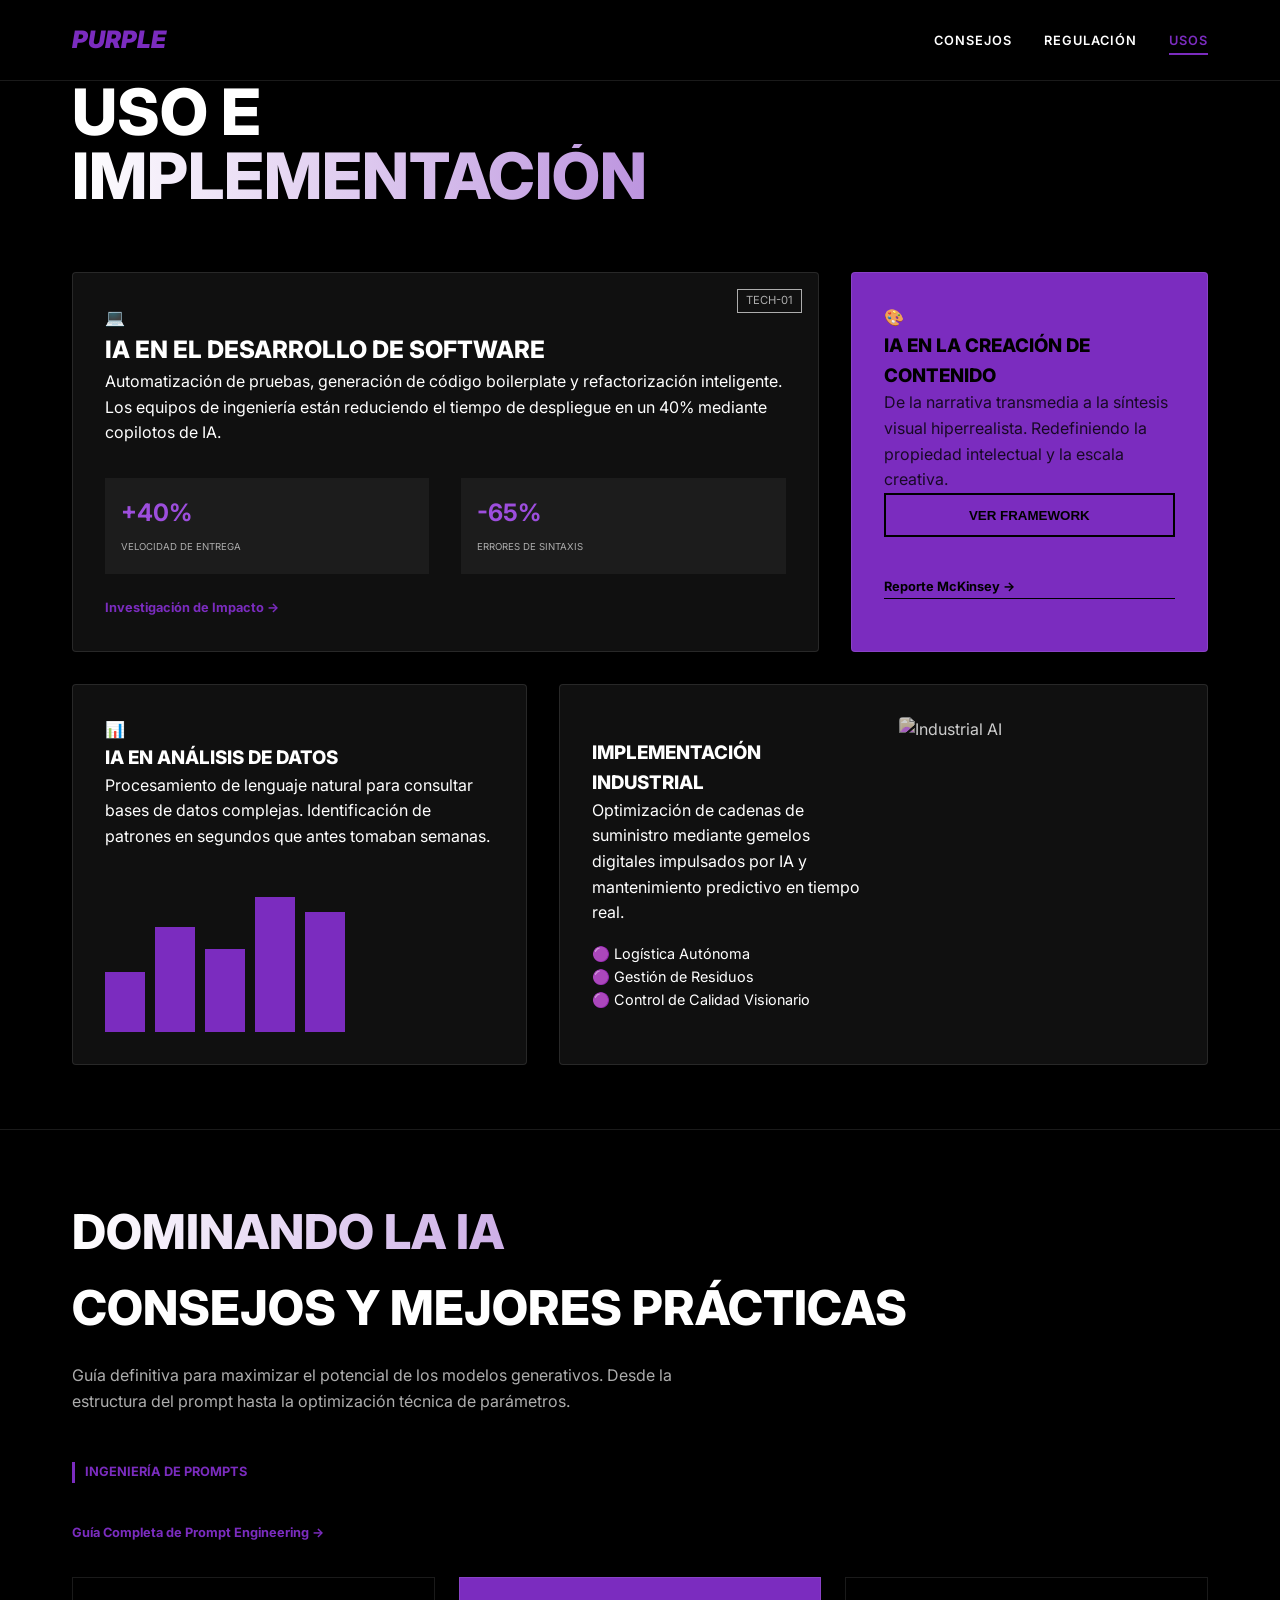
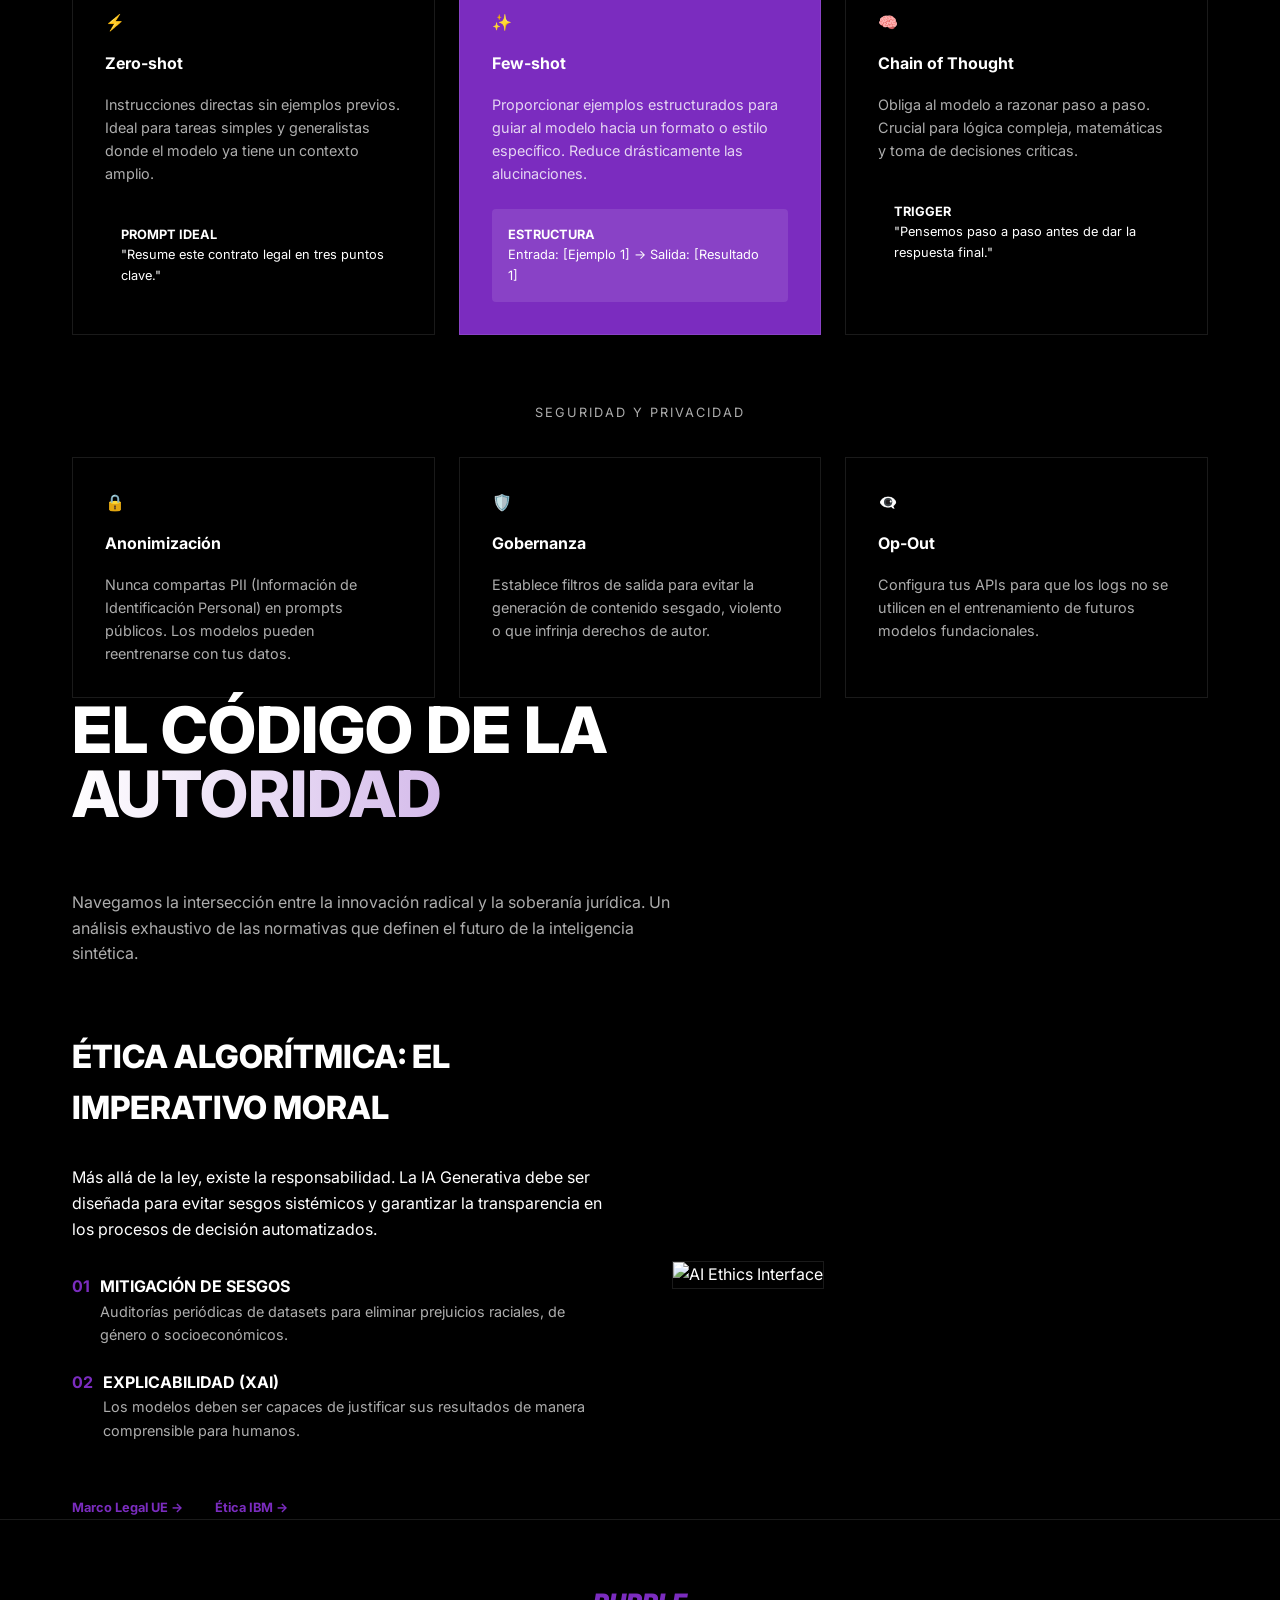
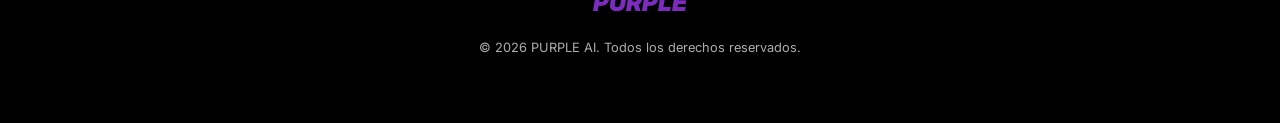
==== index.html @ 60ac50d5 "Changing structure to deploy" ====
<!doctype html>
<html lang="es">
  <head>
    <meta charset="UTF-8" />
    <meta name="viewport" content="width=device-width, initial-scale=1.0" />
    <title>PURPLE | Futuro e Implementación de la IA</title>
    <link rel="stylesheet" href="./purple_ai/style.css" />
    <link
      href="https://fonts.googleapis.com/css2?family=Inter:wght@400;600;800;900&display=swap"
      rel="stylesheet"
    />
  </head>
  <body>
    <header>
      <div class="container">
        <div class="logo">PURPLE</div>
        <nav>
          <ul>
            <li><a href="#consejos">CONSEJOS</a></li>
            <li><a href="#regulacion">REGULACIÓN</a></li>
            <li><a href="#usos" class="active">USOS</a></li>
          </ul>
        </nav>
      </div>
    </header>

    <main>
      <!-- Sección 1: Uso e Implementación -->
      <section id="usos" class="container">
        <h1 class="hero-title">
          <span>USO E</span>
          <span class="gradient-text">IMPLEMENTACIÓN</span>
        </h1>

        <div class="implementation-grid">
          <!-- Card Software -->
          <div class="card card-software">
            <div class="tag">TECH-01</div>
            <div class="icon">💻</div>
            <h2>IA EN EL DESARROLLO DE SOFTWARE</h2>
            <p>
              Automatización de pruebas, generación de código boilerplate y
              refactorización inteligente. Los equipos de ingeniería están
              reduciendo el tiempo de despliegue en un 40% mediante copilotos de
              IA.
            </p>

            <div class="metric-grid">
              <div class="metric">
                <span class="value">+40%</span>
                <span class="label">Velocidad de entrega</span>
              </div>
              <div class="metric">
                <span class="value">-65%</span>
                <span class="label">Errores de sintaxis</span>
              </div>
            </div>
            <a
              href="https://github.blog/2022-09-07-research-quantifying-github-copilots-impact-on-developer-productivity-and-happiness/"
              target="_blank"
              class="read-more"
              >Investigación de Impacto →</a
            >
          </div>

          <!-- Card Contenido -->
          <div class="card card-content">
            <div class="icon">🎨</div>
            <h3>IA EN LA CREACIÓN DE CONTENIDO</h3>
            <p>
              De la narrativa transmedia a la síntesis visual hiperrealista.
              Redefiniendo la propiedad intelectual y la escala creativa.
            </p>
            <div
              style="
                display: flex;
                flex-direction: column;
                gap: 1rem;
                margin-top: auto;
              "
            >
              <button class="btn">Ver Framework</button>
              <a
                href="https://www.mckinsey.com/capabilities/mckinsey-digital/our-insights/the-economic-potential-of-generative-ai-the-next-productivity-frontier"
                target="_blank"
                class="read-more"
                style="color: black; border-color: black"
                >Reporte McKinsey →</a
              >
            </div>
          </div>

          <!-- Card Datos -->
          <div class="card card-data">
            <div class="icon">📊</div>
            <h3>IA EN ANÁLISIS DE DATOS</h3>
            <p>
              Procesamiento de lenguaje natural para consultar bases de datos
              complejas. Identificación de patrones en segundos que antes
              tomaban semanas.
            </p>
            <div class="chart-container">
              <div class="bar" style="height: 40%"></div>
              <div class="bar" style="height: 70%"></div>
              <div class="bar" style="height: 55%"></div>
              <div class="bar" style="height: 90%"></div>
              <div class="bar" style="height: 80%"></div>
            </div>
          </div>

          <!-- Card Industrial -->
          <div
            class="card card-industrial"
            style="display: flex; gap: 2rem; align-items: center"
          >
            <div style="flex: 1">
              <h3>IMPLEMENTACIÓN INDUSTRIAL</h3>
              <p>
                Optimización de cadenas de suministro mediante gemelos digitales
                impulsados por IA y mantenimiento predictivo en tiempo real.
              </p>
              <ul style="list-style: none; margin-top: 1rem; font-size: 0.9rem">
                <li>🟣 Logística Autónoma</li>
                <li>🟣 Gestión de Residuos</li>
                <li>🟣 Control de Calidad Visionario</li>
              </ul>
            </div>
            <div
              style="
                flex: 1;
                border-radius: 4px;
                overflow: hidden;
                height: 100%;
              "
            >
              <img
                src="assets/industrial.png"
                alt="Industrial AI"
                style="
                  width: 100%;
                  height: 100%;
                  object-fit: cover;
                  filter: hue-rotate(180deg) brightness(0.8);
                "
              />
            </div>
          </div>
        </div>
      </section>

      <hr
        style="
          border: 0;
          border-top: 1px solid var(--glass-border);
          margin: 4rem 0;
        "
      />

      <!-- Sección 2: Consejos -->
      <section id="consejos" class="container">
        <div class="section-header">
          <h2 class="gradient-text" style="font-size: 3rem">DOMINANDO LA IA</h2>
          <h2 style="font-size: 3rem; margin-bottom: 1rem">
            CONSEJOS Y MEJORES PRÁCTICAS
          </h2>
          <p style="color: var(--text-gray); max-width: 600px">
            Guía definitiva para maximizar el potencial de los modelos
            generativos. Desde la estructura del prompt hasta la optimización
            técnica de parámetros.
          </p>
        </div>

        <span class="section-tag">INGENIERÍA DE PROMPTS</span>
        <div style="margin-bottom: 2rem">
          <a
            href="https://www.promptingguide.ai/techniques"
            target="_blank"
            class="read-more"
            >Guía Completa de Prompt Engineering →</a
          >
        </div>
        <div class="prompt-grid">
          <div class="prompt-card">
            <div class="icon">⚡</div>
            <h4>Zero-shot</h4>
            <p>
              Instrucciones directas sin ejemplos previos. Ideal para tareas
              simples y generalistas donde el modelo ya tiene un contexto
              amplio.
            </p>
            <div class="prompt-example">
              <strong>PROMPT IDEAL</strong><br />
              "Resume este contrato legal en tres puntos clave."
            </div>
          </div>

          <div class="prompt-card featured">
            <div class="icon">✨</div>
            <h4>Few-shot</h4>
            <p>
              Proporcionar ejemplos estructurados para guiar al modelo hacia un
              formato o estilo específico. Reduce drásticamente las
              alucinaciones.
            </p>
            <div
              class="prompt-example"
              style="background: rgba(255, 255, 255, 0.1)"
            >
              <strong>ESTRUCTURA</strong><br />
              Entrada: [Ejemplo 1] → Salida: [Resultado 1]
            </div>
          </div>

          <div class="prompt-card">
            <div class="icon">🧠</div>
            <h4>Chain of Thought</h4>
            <p>
              Obliga al modelo a razonar paso a paso. Crucial para lógica
              compleja, matemáticas y toma de decisiones críticas.
            </p>
            <div class="prompt-example">
              <strong>TRIGGER</strong><br />
              "Pensemos paso a paso antes de dar la respuesta final."
            </div>
          </div>
        </div>

        <div style="text-align: center; margin-top: 4rem">
          <span
            style="
              font-size: 0.8rem;
              letter-spacing: 2px;
              color: var(--text-gray);
            "
            >SEGURIDAD Y PRIVACIDAD</span
          >
        </div>

        <div class="prompt-grid" style="margin-top: 2rem">
          <div class="prompt-card">
            <div class="icon">🔒</div>
            <h4>Anonimización</h4>
            <p>
              Nunca compartas PII (Información de Identificación Personal) en
              prompts públicos. Los modelos pueden reentrenarse con tus datos.
            </p>
          </div>
          <div class="prompt-card">
            <div class="icon">🛡️</div>
            <h4>Gobernanza</h4>
            <p>
              Establece filtros de salida para evitar la generación de contenido
              sesgado, violento o que infrinja derechos de autor.
            </p>
          </div>
          <div class="prompt-card">
            <div class="icon">👁️‍🗨️</div>
            <h4>Op-Out</h4>
            <p>
              Configura tus APIs para que los logs no se utilicen en el
              entrenamiento de futuros modelos fundacionales.
            </p>
          </div>
        </div>
      </section>

      <!-- Sección 3: Regulación -->
      <section id="regulacion" class="container">
        <h2 class="hero-title">
          <span>EL CÓDIGO DE LA</span>
          <span class="gradient-text">AUTORIDAD</span>
        </h2>
        <p
          style="color: var(--text-gray); max-width: 600px; margin-bottom: 4rem"
        >
          Navegamos la intersección entre la innovación radical y la soberanía
          jurídica. Un análisis exhaustivo de las normativas que definen el
          futuro de la inteligencia sintética.
        </p>

        <div class="authority-content">
          <div class="authority-text">
            <h3 style="font-size: 2rem; margin-bottom: 2rem">
              ÉTICA ALGORÍTMICA: EL IMPERATIVO MORAL
            </h3>
            <p style="margin-bottom: 2rem">
              Más allá de la ley, existe la responsabilidad. La IA Generativa
              debe ser diseñada para evitar sesgos sistémicos y garantizar la
              transparencia en los procesos de decisión automatizados.
            </p>

            <div class="list-item">
              <div style="display: flex; align-items: flex-start">
                <span>01</span>
                <div>
                  <strong>MITIGACIÓN DE SESGOS</strong>
                  <p style="font-size: 0.9rem; color: var(--text-gray)">
                    Auditorías periódicas de datasets para eliminar prejuicios
                    raciales, de género o socioeconómicos.
                  </p>
                </div>
              </div>
            </div>

            <div class="list-item">
              <div style="display: flex; align-items: flex-start">
                <span>02</span>
                <div>
                  <strong>EXPLICABILIDAD (XAI)</strong>
                  <p style="font-size: 0.9rem; color: var(--text-gray)">
                    Los modelos deben ser capaces de justificar sus resultados
                    de manera comprensible para humanos.
                  </p>
                </div>
              </div>
            </div>

            <div style="margin-top: 2rem; display: flex; gap: 2rem">
              <a
                href="https://digital-strategy.ec.europa.eu/en/policies/regulatory-framework-ai"
                target="_blank"
                class="read-more"
                >Marco Legal UE →</a
              >
              <a
                href="https://www.ibm.com/impact/ai-ethics"
                target="_blank"
                class="read-more"
                >Ética IBM →</a
              >
            </div>
          </div>

          <div class="authority-image">
            <img src="assets/ethics.png" alt="AI Ethics Interface" />
          </div>
        </div>
      </section>
    </main>

    <footer
      style="
        padding: 4rem 0;
        border-top: 1px solid var(--glass-border);
        text-align: center;
      "
    >
      <div class="logo" style="margin-bottom: 1rem">PURPLE</div>
      <p style="font-size: 0.8rem; color: var(--text-gray)">
        © 2026 PURPLE AI. Todos los derechos reservados.
      </p>
    </footer>

    <script>
      // Simple active link handler
      const navLinks = document.querySelectorAll("nav ul li a");
      window.addEventListener("scroll", () => {
        let current = "";
        const sections = document.querySelectorAll("section");
        sections.forEach((section) => {
          const sectionTop = section.offsetTop;
          if (pageYOffset >= sectionTop - 100) {
            current = section.getAttribute("id");
          }
        });

        navLinks.forEach((link) => {
          link.classList.remove("active");
          if (link.getAttribute("href").includes(current)) {
            link.classList.add("active");
          }
        });
      });
    </script>
  </body>
</html>
---- purple_ai/style.css ----
/* CSS Reset and Variables */
:root {
    --bg-color: #000000;
    --primary-purple: #7B2CBF;
    --accent-purple: #9D4EDD;
    --text-white: #ffffff;
    --text-gray: #ADADAD;
    --card-bg: rgba(20, 20, 20, 0.8);
    --glass-border: rgba(255, 255, 255, 0.1);
    --font-main: 'Inter', -apple-system, BlinkMacSystemFont, 'Segoe UI', Roboto, Oxygen, Ubuntu, Cantarell, 'Open Sans', 'Helvetica Neue', sans-serif;
}

html {
    scroll-behavior: smooth;
    scroll-padding-top: 80px;
}

* {
    margin: 0;
    padding: 0;
    box-sizing: border-box;
}

body {
    background-color: var(--bg-color);
    color: var(--text-white);
    font-family: var(--font-main);
    line-height: 1.6;
    overflow-x: hidden;
    padding-top: 80px; /* Espacio para el header fijo */
}

/* Typography */
h1, h2, h3 {
    text-transform: uppercase;
    font-weight: 800;
}

.gradient-text {
    background: linear-gradient(90deg, var(--text-white) 0%, var(--primary-purple) 100%);
    -webkit-background-clip: text;
    -webkit-text-fill-color: transparent;
}

/* Layout */
.container {
    max-width: 1200px;
    margin: 0 auto;
    padding: 0 2rem;
}

section {
    padding: 80px 0;
}

.read-more {
    display: inline-block;
    color: var(--primary-purple);
    text-decoration: none;
    font-size: 0.8rem;
    font-weight: bold;
    margin-top: 1.5rem;
    border-bottom: 1px solid transparent;
    transition: all 0.3s ease;
}

.read-more:hover {
    border-bottom-color: var(--primary-purple);
    padding-left: 5px;
}

/* Header */
header {
    position: fixed;
    top: 0;
    width: 100%;
    z-index: 1000;
    background: rgba(0, 0, 0, 0.8);
    backdrop-filter: blur(10px);
    border-bottom: 1px solid var(--glass-border);
}

header .container {
    display: flex;
    justify-content: space-between;
    align-items: center;
    height: 80px;
}

.logo {
    font-size: 1.5rem;
    font-weight: 900;
    color: var(--primary-purple);
    font-style: italic;
}

nav ul {
    display: flex;
    list-style: none;
    gap: 2rem;
}

nav ul li a {
    text-decoration: none;
    color: var(--text-white);
    font-size: 0.8rem;
    font-weight: 600;
    letter-spacing: 1px;
    transition: color 0.3s;
}

nav ul li a:hover, nav ul li a.active {
    color: var(--primary-purple);
}

nav ul li a.active {
    border-bottom: 2px solid var(--primary-purple);
    padding-bottom: 5px;
}

/* Section 1: Uso e Implementación */
.hero-title {
    font-size: 4rem;
    line-height: 1;
    margin-bottom: 4rem;
}

.hero-title span {
    display: block;
}

.implementation-grid {
    display: grid;
    grid-template-columns: repeat(12, 1fr);
    gap: 2rem;
}

.card {
    background: var(--card-bg);
    border: 1px solid var(--glass-border);
    padding: 2rem;
    border-radius: 4px;
    position: relative;
    transition: transform 0.3s, border-color 0.3s;
}

.card:hover {
    transform: translateY(-5px);
    border-color: var(--primary-purple);
}

.card-software { grid-column: span 8; }
.card-content { grid-column: span 4; background: var(--primary-purple); color: var(--bg-color); }
.card-data { grid-column: span 5; }
.card-industrial { grid-column: span 7; }

.card-content .btn {
    margin-top: auto;
    border: 2px solid var(--bg-color);
    background: transparent;
    padding: 0.8rem 1.5rem;
    font-weight: bold;
    cursor: pointer;
    text-transform: uppercase;
}

.card-content h3 { color: var(--bg-color); }
.card-content p { color: rgba(0,0,0,0.8); }

.tag {
    position: absolute;
    top: 1rem;
    right: 1rem;
    font-size: 0.7rem;
    border: 1px solid var(--text-gray);
    padding: 2px 8px;
    color: var(--text-gray);
}

.metric-grid {
    display: flex;
    gap: 2rem;
    margin-top: 2rem;
}

.metric {
    background: rgba(255,255,255,0.05);
    padding: 1rem;
    flex: 1;
}

.metric .value {
    font-size: 1.5rem;
    font-weight: bold;
    color: var(--accent-purple);
    display: block;
}

.metric .label {
    font-size: 0.6rem;
    text-transform: uppercase;
    color: var(--text-gray);
}

/* Charts and visuals */
.chart-container {
    margin-top: 2rem;
    display: flex;
    align-items: flex-end;
    gap: 10px;
    height: 150px;
}

.bar {
    background: var(--primary-purple);
    width: 40px;
    transition: height 1s ease;
}

/* Section 2: Domina la IA */
.section-header {
    margin-bottom: 3rem;
}

.section-tag {
    color: var(--primary-purple);
    font-size: 0.8rem;
    font-weight: bold;
    margin-bottom: 1rem;
    display: block;
    border-left: 3px solid var(--primary-purple);
    padding-left: 10px;
}

.prompt-grid {
    display: grid;
    grid-template-columns: repeat(3, 1fr);
    gap: 1.5rem;
}

.prompt-card {
    border: 1px solid var(--glass-border);
    padding: 2rem;
}

.prompt-card.featured {
    background: var(--primary-purple);
}

.prompt-card h4 { margin: 1rem 0; }
.prompt-card p { font-size: 0.9rem; color: var(--text-gray); }
.prompt-card.featured p { color: rgba(255,255,255,0.8); }

.prompt-example {
    background: rgba(0,0,0,0.3);
    padding: 1rem;
    margin-top: 1.5rem;
    font-size: 0.8rem;
    border-radius: 4px;
}

/* Section 3: Authority */
.authority-content {
    display: flex;
    gap: 4rem;
    align-items: center;
}

.authority-text { flex: 1; }
.authority-image { flex: 1; }

.authority-image img {
    width: 100%;
    border: 1px solid var(--glass-border);
    filter: grayscale(0.5) contrast(1.2);
}

.list-item {
    margin-bottom: 1.5rem;
}

.list-item span {
    color: var(--primary-purple);
    font-weight: bold;
    margin-right: 10px;
}

/* Responsive */
@media (max-width: 968px) {
    .implementation-grid, .prompt-grid {
        grid-template-columns: 1fr;
    }
    .card-software, .card-content, .card-data, .card-industrial {
        grid-column: span 12;
    }
    .hero-title { font-size: 2.5rem; }
    .authority-content { flex-direction: column; }
}
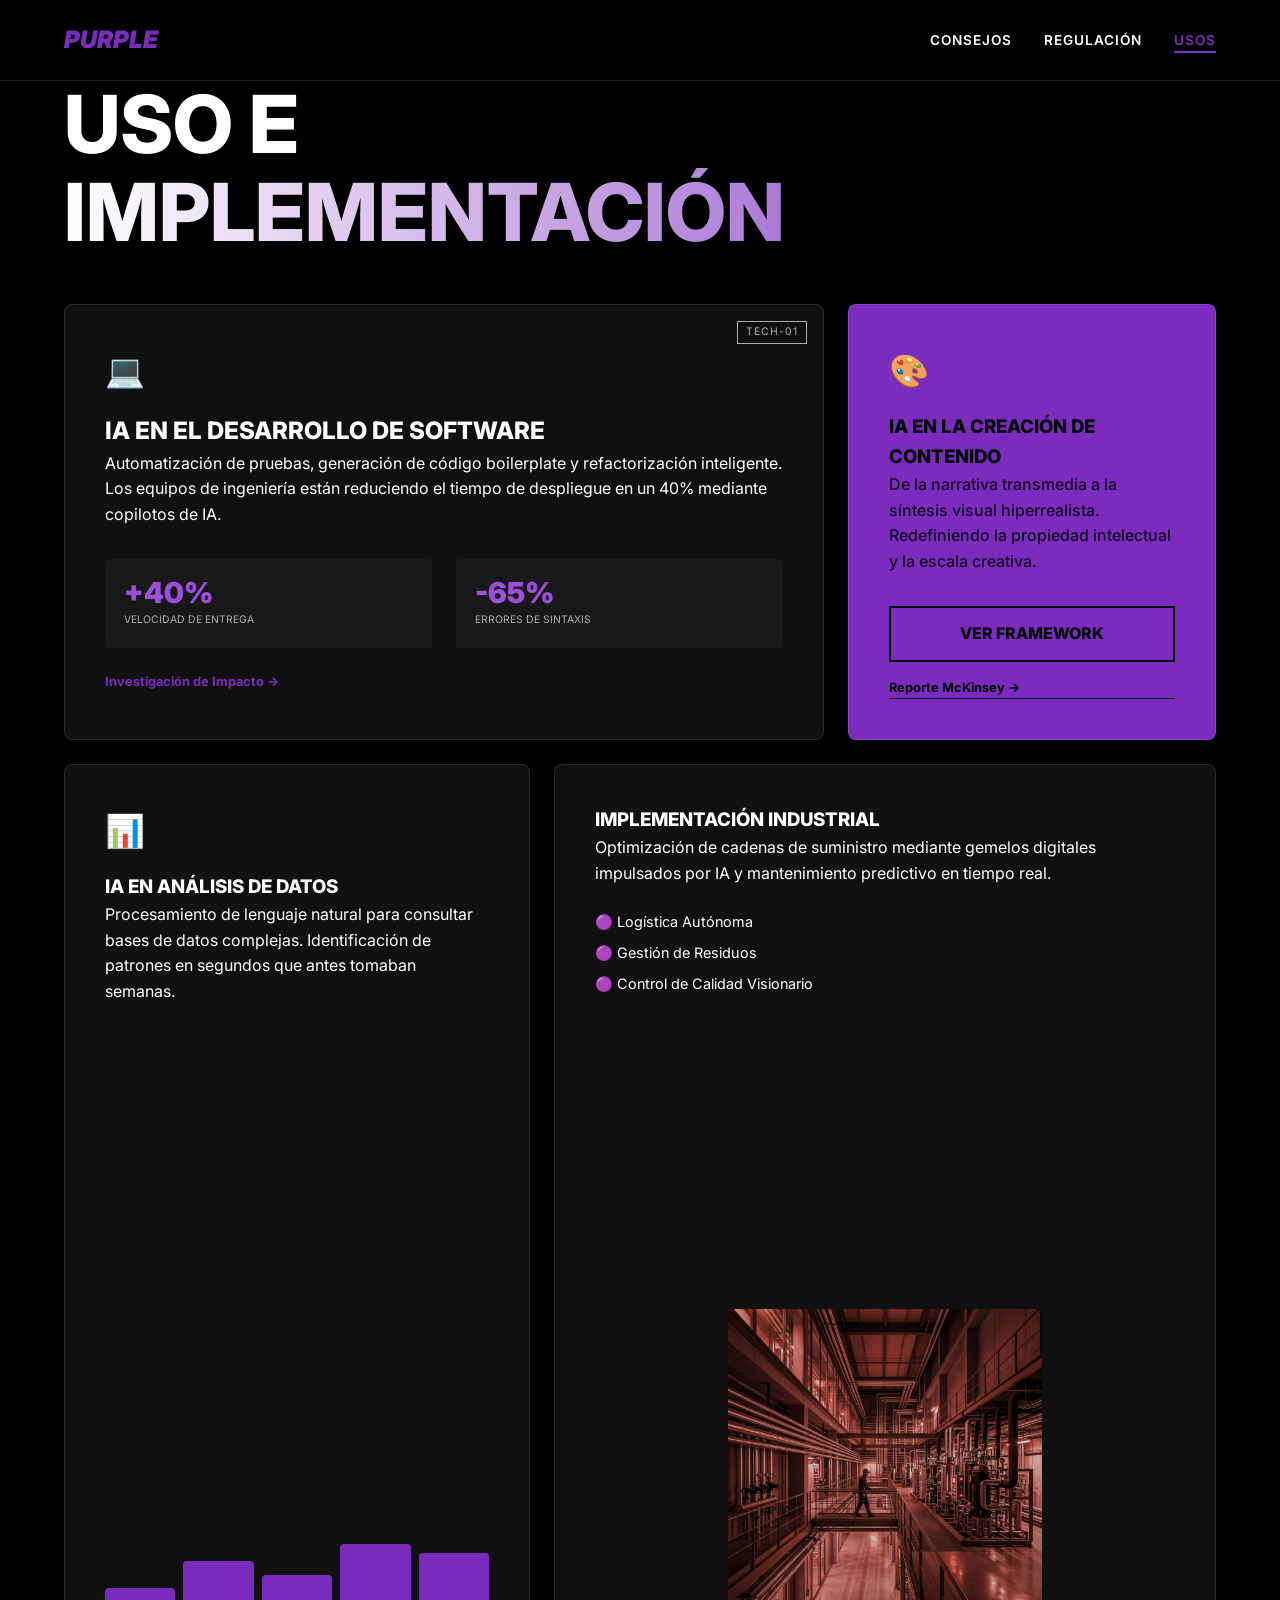
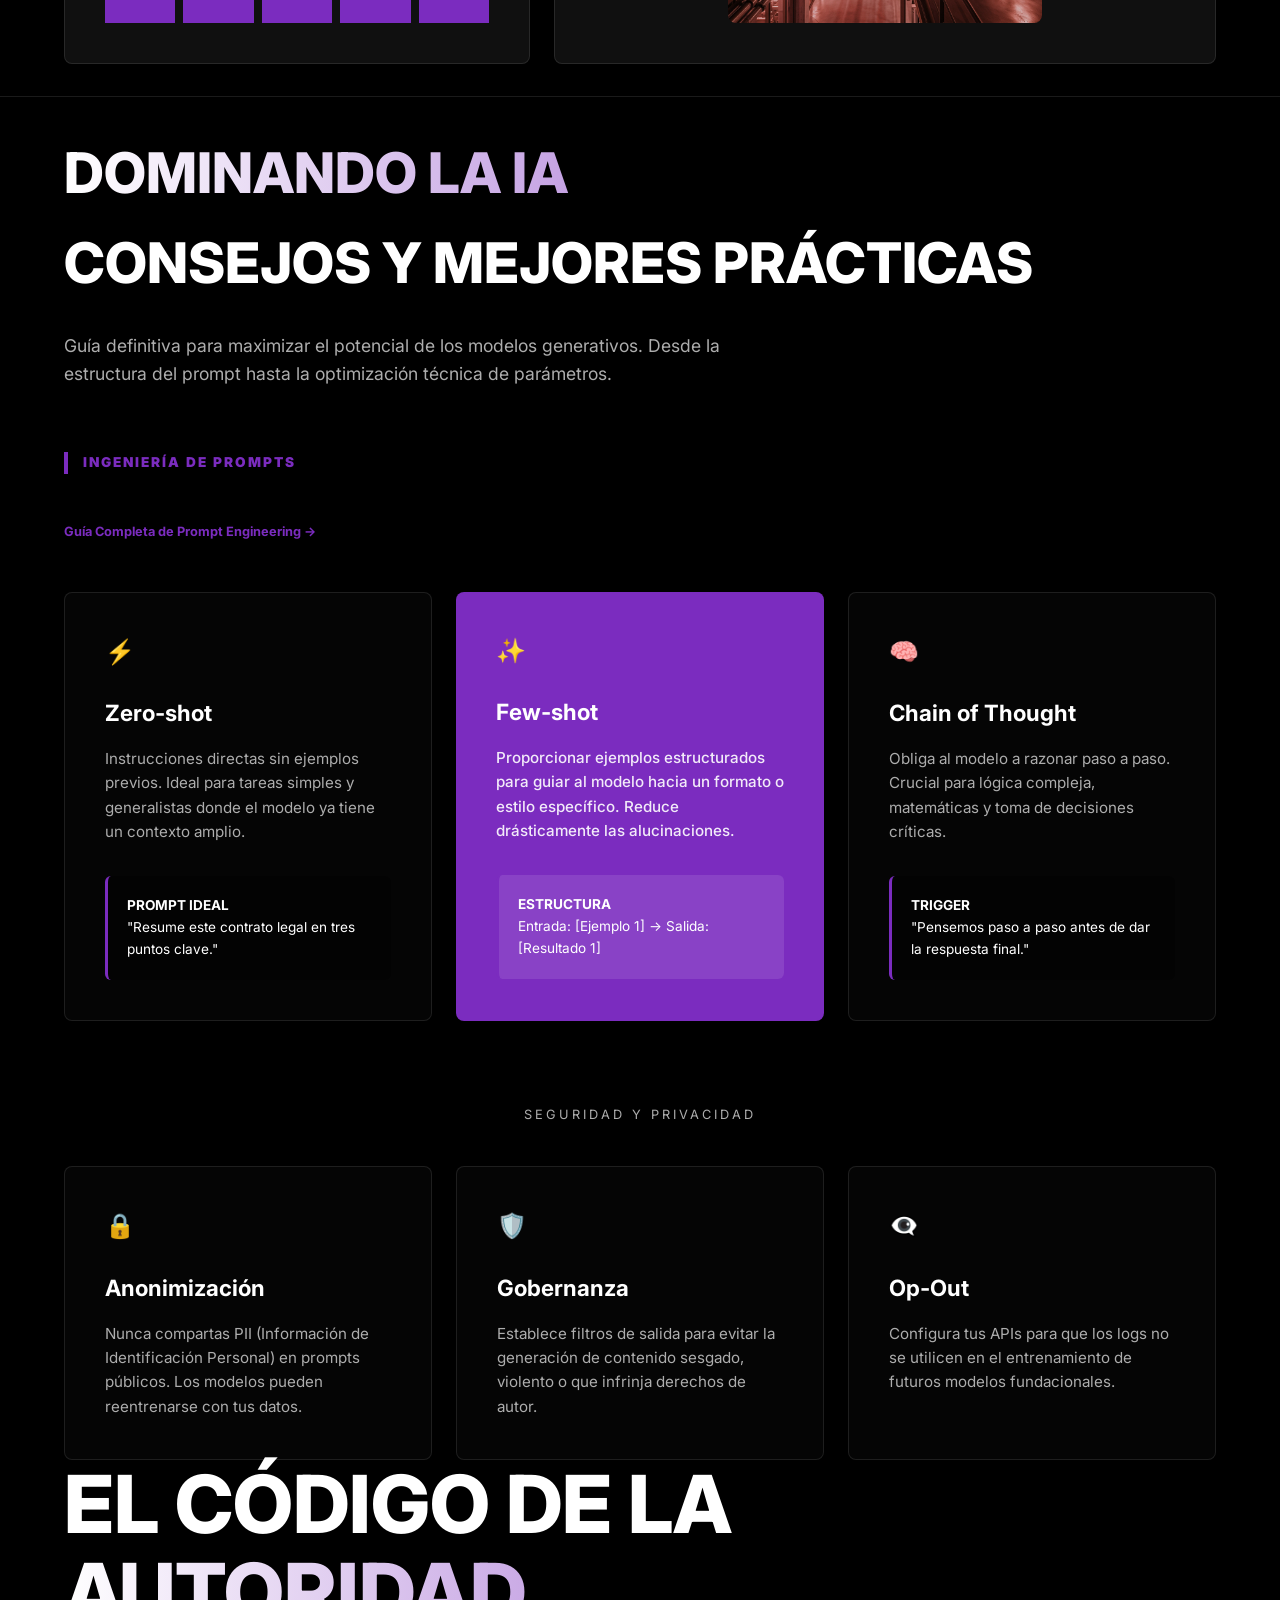
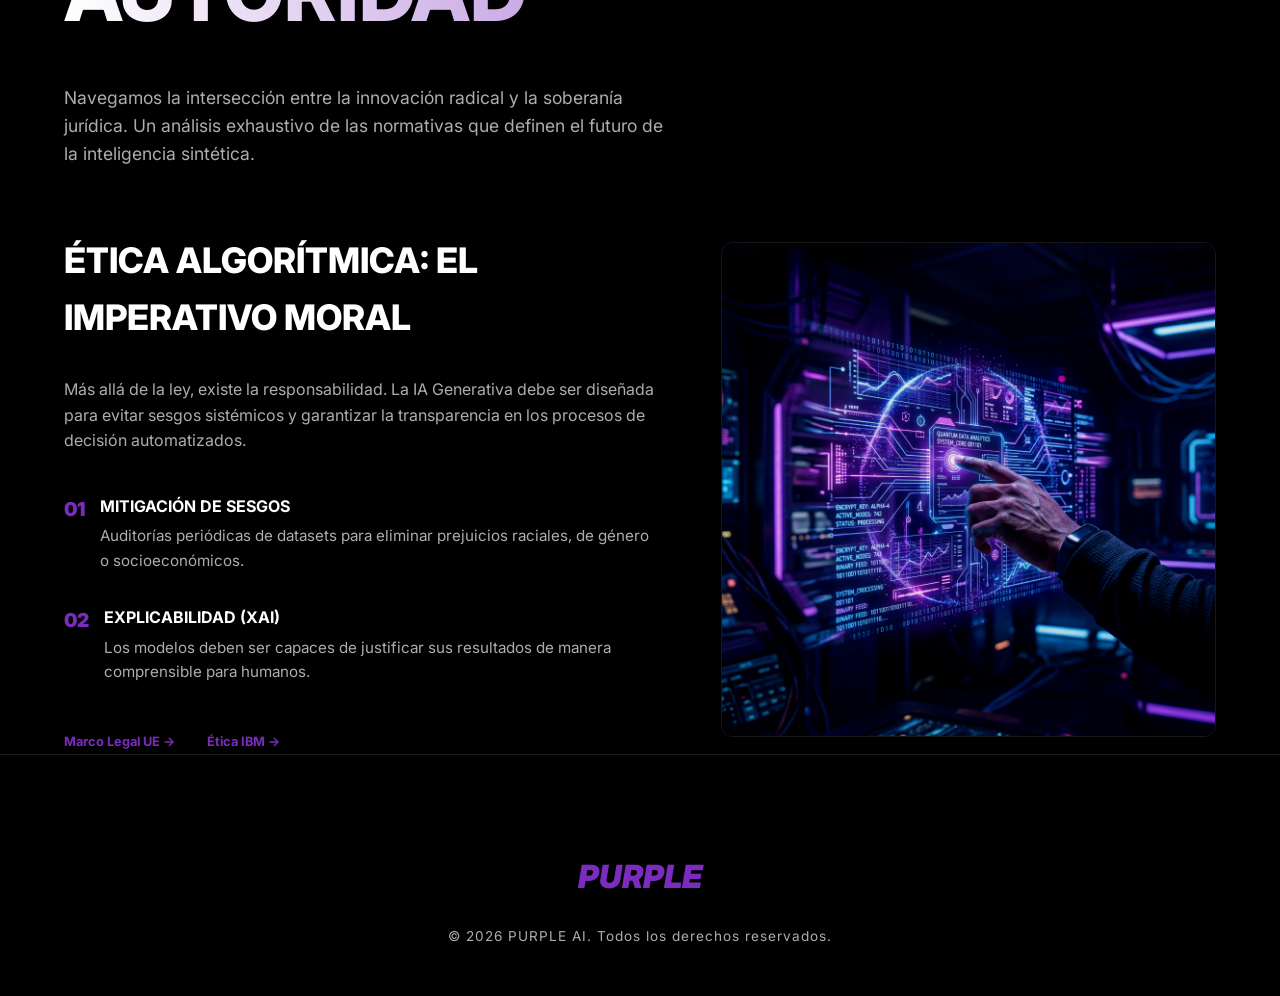
==== commit 29882b43: "Changing to Responsive design" ====
--- a/index.html
+++ b/index.html
@@ -4,7 +4,7 @@
     <meta charset="UTF-8" />
     <meta name="viewport" content="width=device-width, initial-scale=1.0" />
     <title>PURPLE | Futuro e Implementación de la IA</title>
-    <link rel="stylesheet" href="./purple_ai/style.css" />
+    <link rel="stylesheet" href="style.css" />
     <link
       href="https://fonts.googleapis.com/css2?family=Inter:wght@400;600;800;900&display=swap"
       rel="stylesheet"
@@ -14,7 +14,12 @@
     <header>
       <div class="container">
         <div class="logo">PURPLE</div>
-        <nav>
+        <button class="menu-toggle" id="mobile-menu" aria-label="Abrir menú">
+            <span></span>
+            <span></span>
+            <span></span>
+        </button>
+        <nav id="nav-menu">
           <ul>
             <li><a href="#consejos">CONSEJOS</a></li>
             <li><a href="#regulacion">REGULACIÓN</a></li>
@@ -36,7 +41,7 @@
           <!-- Card Software -->
           <div class="card card-software">
             <div class="tag">TECH-01</div>
-            <div class="icon">💻</div>
+            <div class="icon" style="font-size: 2rem; margin-bottom: 1rem;">💻</div>
             <h2>IA EN EL DESARROLLO DE SOFTWARE</h2>
             <p>
               Automatización de pruebas, generación de código boilerplate y
@@ -65,26 +70,19 @@
 
           <!-- Card Contenido -->
           <div class="card card-content">
-            <div class="icon">🎨</div>
+            <div class="icon" style="font-size: 2rem; margin-bottom: 1rem;">🎨</div>
             <h3>IA EN LA CREACIÓN DE CONTENIDO</h3>
             <p>
               De la narrativa transmedia a la síntesis visual hiperrealista.
               Redefiniendo la propiedad intelectual y la escala creativa.
             </p>
-            <div
-              style="
-                display: flex;
-                flex-direction: column;
-                gap: 1rem;
-                margin-top: auto;
-              "
-            >
-              <button class="btn">Ver Framework</button>
+            <div style="display: flex; flex-direction: column; gap: 1rem; margin-top: auto; padding-top: 2rem;">
+              <a href="framework.html" class="btn" style="text-decoration: none; text-align: center; display: inline-block;">Ver Framework</a>
               <a
                 href="https://www.mckinsey.com/capabilities/mckinsey-digital/our-insights/the-economic-potential-of-generative-ai-the-next-productivity-frontier"
                 target="_blank"
                 class="read-more"
-                style="color: black; border-color: black"
+                style="color: black; border-color: black; margin-top: 0;"
                 >Reporte McKinsey →</a
               >
             </div>
@@ -92,7 +90,7 @@
 
           <!-- Card Datos -->
           <div class="card card-data">
-            <div class="icon">📊</div>
+            <div class="icon" style="font-size: 2rem; margin-bottom: 1rem;">📊</div>
             <h3>IA EN ANÁLISIS DE DATOS</h3>
             <p>
               Procesamiento de lenguaje natural para consultar bases de datos
@@ -113,24 +111,25 @@
             class="card card-industrial"
             style="display: flex; gap: 2rem; align-items: center"
           >
-            <div style="flex: 1">
+            <div style="flex: 1.5">
               <h3>IMPLEMENTACIÓN INDUSTRIAL</h3>
               <p>
                 Optimización de cadenas de suministro mediante gemelos digitales
                 impulsados por IA y mantenimiento predictivo en tiempo real.
               </p>
-              <ul style="list-style: none; margin-top: 1rem; font-size: 0.9rem">
-                <li>🟣 Logística Autónoma</li>
-                <li>🟣 Gestión de Residuos</li>
-                <li>🟣 Control de Calidad Visionario</li>
+              <ul style="list-style: none; margin-top: 1.5rem; font-size: 0.9rem">
+                <li style="margin-bottom: 0.5rem">🟣 Logística Autónoma</li>
+                <li style="margin-bottom: 0.5rem">🟣 Gestión de Residuos</li>
+                <li style="margin-bottom: 0.5rem">🟣 Control de Calidad Visionario</li>
               </ul>
             </div>
             <div
               style="
                 flex: 1;
-                border-radius: 4px;
+                border-radius: 8px;
                 overflow: hidden;
-                height: 100%;
+                min-height: 200px;
+                position: relative;
               "
             >
               <img
@@ -152,18 +151,18 @@
         style="
           border: 0;
           border-top: 1px solid var(--glass-border);
-          margin: 4rem 0;
+          margin: 2rem 0;
         "
       />
 
       <!-- Sección 2: Consejos -->
       <section id="consejos" class="container">
         <div class="section-header">
-          <h2 class="gradient-text" style="font-size: 3rem">DOMINANDO LA IA</h2>
-          <h2 style="font-size: 3rem; margin-bottom: 1rem">
+          <h2 class="gradient-text" style="font-size: clamp(2rem, 5vw, 3.5rem)">DOMINANDO LA IA</h2>
+          <h2 style="font-size: clamp(2rem, 5vw, 3.5rem); margin-bottom: 1.5rem">
             CONSEJOS Y MEJORES PRÁCTICAS
           </h2>
-          <p style="color: var(--text-gray); max-width: 600px">
+          <p style="color: var(--text-gray); max-width: 700px; font-size: 1.1rem">
             Guía definitiva para maximizar el potencial de los modelos
             generativos. Desde la estructura del prompt hasta la optimización
             técnica de parámetros.
@@ -171,7 +170,7 @@
         </div>
 
         <span class="section-tag">INGENIERÍA DE PROMPTS</span>
-        <div style="margin-bottom: 2rem">
+        <div style="margin-bottom: 3rem">
           <a
             href="https://www.promptingguide.ai/techniques"
             target="_blank"
@@ -181,7 +180,7 @@
         </div>
         <div class="prompt-grid">
           <div class="prompt-card">
-            <div class="icon">⚡</div>
+            <div class="icon" style="font-size: 1.5rem;">⚡</div>
             <h4>Zero-shot</h4>
             <p>
               Instrucciones directas sin ejemplos previos. Ideal para tareas
@@ -195,7 +194,7 @@
           </div>
 
           <div class="prompt-card featured">
-            <div class="icon">✨</div>
+            <div class="icon" style="font-size: 1.5rem;">✨</div>
             <h4>Few-shot</h4>
             <p>
               Proporcionar ejemplos estructurados para guiar al modelo hacia un
@@ -212,7 +211,7 @@
           </div>
 
           <div class="prompt-card">
-            <div class="icon">🧠</div>
+            <div class="icon" style="font-size: 1.5rem;">🧠</div>
             <h4>Chain of Thought</h4>
             <p>
               Obliga al modelo a razonar paso a paso. Crucial para lógica
@@ -225,20 +224,21 @@
           </div>
         </div>
 
-        <div style="text-align: center; margin-top: 4rem">
+        <div style="text-align: center; margin-top: 5rem">
           <span
             style="
               font-size: 0.8rem;
-              letter-spacing: 2px;
+              letter-spacing: 3px;
               color: var(--text-gray);
+              text-transform: uppercase;
             "
             >SEGURIDAD Y PRIVACIDAD</span
           >
         </div>
 
-        <div class="prompt-grid" style="margin-top: 2rem">
-          <div class="prompt-card">
-            <div class="icon">🔒</div>
+        <div class="prompt-grid" style="margin-top: 2.5rem">
+          <div class="prompt-card">
+            <div class="icon" style="font-size: 1.5rem; margin-bottom: 1rem;">🔒</div>
             <h4>Anonimización</h4>
             <p>
               Nunca compartas PII (Información de Identificación Personal) en
@@ -246,7 +246,7 @@
             </p>
           </div>
           <div class="prompt-card">
-            <div class="icon">🛡️</div>
+            <div class="icon" style="font-size: 1.5rem; margin-bottom: 1rem;">🛡️</div>
             <h4>Gobernanza</h4>
             <p>
               Establece filtros de salida para evitar la generación de contenido
@@ -254,7 +254,7 @@
             </p>
           </div>
           <div class="prompt-card">
-            <div class="icon">👁️‍🗨️</div>
+            <div class="icon" style="font-size: 1.5rem; margin-bottom: 1rem;">👁️‍🗨️</div>
             <h4>Op-Out</h4>
             <p>
               Configura tus APIs para que los logs no se utilicen en el
@@ -271,7 +271,7 @@
           <span class="gradient-text">AUTORIDAD</span>
         </h2>
         <p
-          style="color: var(--text-gray); max-width: 600px; margin-bottom: 4rem"
+          style="color: var(--text-gray); max-width: 600px; margin-bottom: 4rem; font-size: 1.1rem"
         >
           Navegamos la intersección entre la innovación radical y la soberanía
           jurídica. Un análisis exhaustivo de las normativas que definen el
@@ -280,10 +280,10 @@
 
         <div class="authority-content">
           <div class="authority-text">
-            <h3 style="font-size: 2rem; margin-bottom: 2rem">
+            <h3 style="font-size: clamp(1.5rem, 4vw, 2.2rem); margin-bottom: 2rem">
               ÉTICA ALGORÍTMICA: EL IMPERATIVO MORAL
             </h3>
-            <p style="margin-bottom: 2rem">
+            <p style="margin-bottom: 2.5rem; color: var(--text-gray)">
               Más allá de la ley, existe la responsabilidad. La IA Generativa
               debe ser diseñada para evitar sesgos sistémicos y garantizar la
               transparencia en los procesos de decisión automatizados.
@@ -293,8 +293,8 @@
               <div style="display: flex; align-items: flex-start">
                 <span>01</span>
                 <div>
-                  <strong>MITIGACIÓN DE SESGOS</strong>
-                  <p style="font-size: 0.9rem; color: var(--text-gray)">
+                  <strong style="display: block; margin-bottom: 5px;">MITIGACIÓN DE SESGOS</strong>
+                  <p style="font-size: 0.95rem; color: var(--text-gray)">
                     Auditorías periódicas de datasets para eliminar prejuicios
                     raciales, de género o socioeconómicos.
                   </p>
@@ -306,8 +306,8 @@
               <div style="display: flex; align-items: flex-start">
                 <span>02</span>
                 <div>
-                  <strong>EXPLICABILIDAD (XAI)</strong>
-                  <p style="font-size: 0.9rem; color: var(--text-gray)">
+                  <strong style="display: block; margin-bottom: 5px;">EXPLICABILIDAD (XAI)</strong>
+                  <p style="font-size: 0.95rem; color: var(--text-gray)">
                     Los modelos deben ser capaces de justificar sus resultados
                     de manera comprensible para humanos.
                   </p>
@@ -315,17 +315,19 @@
               </div>
             </div>
 
-            <div style="margin-top: 2rem; display: flex; gap: 2rem">
+            <div style="margin-top: 3rem; display: flex; gap: 2rem; flex-wrap: wrap;">
               <a
                 href="https://digital-strategy.ec.europa.eu/en/policies/regulatory-framework-ai"
                 target="_blank"
                 class="read-more"
+                style="margin-top: 0"
                 >Marco Legal UE →</a
               >
               <a
                 href="https://www.ibm.com/impact/ai-ethics"
                 target="_blank"
                 class="read-more"
+                style="margin-top: 0"
                 >Ética IBM →</a
               >
             </div>
@@ -340,26 +342,47 @@
 
     <footer
       style="
-        padding: 4rem 0;
+        padding: 6rem 0 3rem;
         border-top: 1px solid var(--glass-border);
         text-align: center;
       "
     >
-      <div class="logo" style="margin-bottom: 1rem">PURPLE</div>
-      <p style="font-size: 0.8rem; color: var(--text-gray)">
+      <div class="logo" style="margin-bottom: 1.5rem; font-size: 2rem;">PURPLE</div>
+      <p style="font-size: 0.85rem; color: var(--text-gray); letter-spacing: 1px;">
         © 2026 PURPLE AI. Todos los derechos reservados.
       </p>
     </footer>
 
     <script>
-      // Simple active link handler
+      // Hamburger Menu Toggle
+      const mobileMenu = document.getElementById('mobile-menu');
+      const navMenu = document.getElementById('nav-menu');
       const navLinks = document.querySelectorAll("nav ul li a");
+
+      mobileMenu.addEventListener('click', () => {
+          mobileMenu.classList.toggle('active');
+          navMenu.classList.toggle('active');
+          document.body.style.overflow = navMenu.classList.contains('active') ? 'hidden' : 'auto';
+      });
+
+      // Close menu when clicking a link
+      navLinks.forEach(link => {
+          link.addEventListener('click', () => {
+              mobileMenu.classList.remove('active');
+              navMenu.classList.remove('active');
+              document.body.style.overflow = 'auto';
+          });
+      });
+
+      // Scroll Spy & Header Highlight
       window.addEventListener("scroll", () => {
         let current = "";
         const sections = document.querySelectorAll("section");
+        const scrollPos = window.scrollY + 150;
+
         sections.forEach((section) => {
           const sectionTop = section.offsetTop;
-          if (pageYOffset >= sectionTop - 100) {
+          if (scrollPos >= sectionTop) {
             current = section.getAttribute("id");
           }
         });
--- a/style.css
+++ b/style.css
@@ -0,0 +1,449 @@
+/* CSS Reset and Variables */
+:root {
+    --bg-color: #000000;
+    --primary-purple: #7B2CBF;
+    --accent-purple: #9D4EDD;
+    --text-white: #ffffff;
+    --text-gray: #ADADAD;
+    --card-bg: rgba(20, 20, 20, 0.8);
+    --glass-border: rgba(255, 255, 255, 0.1);
+    --font-main: 'Inter', -apple-system, BlinkMacSystemFont, 'Segoe UI', Roboto, Oxygen, Ubuntu, Cantarell, 'Open Sans', 'Helvetica Neue', sans-serif;
+    --header-height: 80px;
+}
+
+html {
+    scroll-behavior: smooth;
+    scroll-padding-top: var(--header-height);
+}
+
+* {
+    margin: 0;
+    padding: 0;
+    box-sizing: border-box;
+}
+
+body {
+    background-color: var(--bg-color);
+    color: var(--text-white);
+    font-family: var(--font-main);
+    line-height: 1.6;
+    overflow-x: hidden;
+    padding-top: var(--header-height);
+}
+
+/* Typography */
+h1, h2, h3 {
+    text-transform: uppercase;
+    font-weight: 800;
+}
+
+.gradient-text {
+    background: linear-gradient(90deg, var(--text-white) 0%, var(--primary-purple) 100%);
+    -webkit-background-clip: text;
+    -webkit-text-fill-color: transparent;
+}
+
+/* Layout */
+.container {
+    max-width: 1200px;
+    margin: 0 auto;
+    padding: 0 1.5rem;
+}
+
+section {
+    padding: clamp(3rem, 10vw, 6rem) 0;
+}
+
+.read-more {
+    display: inline-block;
+    color: var(--primary-purple);
+    text-decoration: none;
+    font-size: 0.8rem;
+    font-weight: bold;
+    margin-top: 1.5rem;
+    border-bottom: 1px solid transparent;
+    transition: all 0.3s ease;
+}
+
+.read-more:hover {
+    border-bottom-color: var(--primary-purple);
+    padding-left: 5px;
+}
+
+/* Header */
+header {
+    position: fixed;
+    top: 0;
+    width: 100%;
+    z-index: 1000;
+    background: rgba(0, 0, 0, 0.85);
+    backdrop-filter: blur(15px);
+    border-bottom: 1px solid var(--glass-border);
+}
+
+header .container {
+    display: flex;
+    justify-content: space-between;
+    align-items: center;
+    height: var(--header-height);
+}
+
+.logo {
+    font-size: 1.5rem;
+    font-weight: 900;
+    color: var(--primary-purple);
+    font-style: italic;
+    z-index: 1001;
+}
+
+/* Hamburger Menu */
+.menu-toggle {
+    display: none;
+    flex-direction: column;
+    gap: 6px;
+    background: none;
+    border: none;
+    cursor: pointer;
+    z-index: 1001;
+    padding: 5px;
+}
+
+.menu-toggle span {
+    display: block;
+    width: 28px;
+    height: 3px;
+    background-color: var(--text-white);
+    transition: all 0.3s ease;
+}
+
+nav ul {
+    display: flex;
+    list-style: none;
+    gap: 2rem;
+}
+
+nav ul li a {
+    text-decoration: none;
+    color: var(--text-white);
+    font-size: 0.85rem;
+    font-weight: 600;
+    letter-spacing: 1px;
+    transition: color 0.3s;
+    position: relative;
+}
+
+nav ul li a::after {
+    content: '';
+    position: absolute;
+    bottom: -5px;
+    left: 0;
+    width: 0;
+    height: 2px;
+    background-color: var(--primary-purple);
+    transition: width 0.3s ease;
+}
+
+nav ul li a:hover::after, 
+nav ul li a.active::after {
+    width: 100%;
+}
+
+nav ul li a:hover, 
+nav ul li a.active {
+    color: var(--primary-purple);
+}
+
+/* Section 1: Hero Title */
+.hero-title {
+    font-size: clamp(2.5rem, 8vw, 5rem);
+    line-height: 1.1;
+    margin-bottom: 3rem;
+}
+
+.hero-title span {
+    display: block;
+}
+
+/* Grid Layout */
+.implementation-grid {
+    display: grid;
+    grid-template-columns: repeat(12, 1fr);
+    gap: 1.5rem;
+}
+
+.card {
+    background: var(--card-bg);
+    border: 1px solid var(--glass-border);
+    padding: clamp(1.5rem, 4vw, 2.5rem);
+    border-radius: 8px;
+    position: relative;
+    transition: all 0.3s ease;
+    display: flex;
+    flex-direction: column;
+}
+
+.card:hover {
+    transform: translateY(-8px);
+    border-color: var(--primary-purple);
+    box-shadow: 0 10px 30px rgba(123, 44, 191, 0.1);
+}
+
+.card-software { grid-column: span 8; }
+.card-content { grid-column: span 4; background: var(--primary-purple); color: var(--bg-color); }
+.card-data { grid-column: span 5; }
+.card-industrial { grid-column: span 7; }
+
+.btn {
+    margin-top: auto;
+    border: 2px solid var(--bg-color);
+    background: transparent;
+    padding: 0.8rem 1.5rem;
+    font-weight: 800;
+    color: var(--bg-color);
+    cursor: pointer;
+    text-transform: uppercase;
+    transition: all 0.3s ease;
+}
+
+.btn:hover {
+    background: var(--bg-color);
+    color: var(--primary-purple);
+}
+
+.card-content h3 { color: var(--bg-color); }
+.card-content p { color: rgba(0,0,0,0.85); font-weight: 500; }
+
+.tag {
+    position: absolute;
+    top: 1rem;
+    right: 1rem;
+    font-size: 0.65rem;
+    border: 1px solid var(--text-gray);
+    padding: 2px 8px;
+    color: var(--text-gray);
+    letter-spacing: 1px;
+}
+
+.metric-grid {
+    display: flex;
+    gap: 1.5rem;
+    margin-top: 2rem;
+    flex-wrap: wrap;
+}
+
+.metric {
+    background: rgba(255,255,255,0.03);
+    padding: 1.2rem;
+    flex: 1;
+    min-width: 140px;
+    border-radius: 4px;
+}
+
+.metric .value {
+    font-size: 1.8rem;
+    font-weight: 900;
+    color: var(--accent-purple);
+    display: block;
+    line-height: 1;
+}
+
+.metric .label {
+    font-size: 0.65rem;
+    text-transform: uppercase;
+    color: var(--text-gray);
+    margin-top: 5px;
+    display: block;
+}
+
+/* Charts */
+.chart-container {
+    margin-top: auto;
+    display: flex;
+    align-items: flex-end;
+    gap: 8px;
+    height: 120px;
+    padding-top: 2rem;
+}
+
+.bar {
+    background: var(--primary-purple);
+    width: 100%;
+    border-radius: 4px 4px 0 0;
+    transition: height 1s cubic-bezier(0.17, 0.67, 0.83, 0.67);
+}
+
+/* Section 2: Prompt Engineering */
+.section-header {
+    margin-bottom: 4rem;
+}
+
+.section-tag {
+    color: var(--primary-purple);
+    font-size: 0.85rem;
+    font-weight: 900;
+    margin-bottom: 1.5rem;
+    display: block;
+    border-left: 4px solid var(--primary-purple);
+    padding-left: 15px;
+    letter-spacing: 2px;
+}
+
+.prompt-grid {
+    display: grid;
+    grid-template-columns: repeat(auto-fit, minmax(300px, 1fr));
+    gap: 1.5rem;
+}
+
+.prompt-card {
+    border: 1px solid var(--glass-border);
+    padding: 2.5rem;
+    background: rgba(255,255,255,0.02);
+    border-radius: 8px;
+}
+
+.prompt-card.featured {
+    background: var(--primary-purple);
+    border: none;
+}
+
+.prompt-card h4 { margin: 1.5rem 0 1rem; font-size: 1.4rem; }
+.prompt-card p { font-size: 0.95rem; color: var(--text-gray); }
+.prompt-card.featured p { color: rgba(255,255,255,0.9); font-weight: 500; }
+
+.prompt-example {
+    background: rgba(0,0,0,0.4);
+    padding: 1.2rem;
+    margin-top: 2rem;
+    font-size: 0.85rem;
+    border-radius: 6px;
+    border-left: 3px solid var(--primary-purple);
+}
+
+/* Section 3: Authority */
+.authority-content {
+    display: flex;
+    gap: clamp(2rem, 5vw, 5rem);
+    align-items: center;
+}
+
+.authority-text { flex: 1.2; }
+.authority-image { flex: 1; position: relative; }
+
+.authority-image img {
+    width: 100%;
+    border-radius: 12px;
+    border: 1px solid var(--glass-border);
+    filter: contrast(1.1) brightness(0.9);
+}
+
+.list-item {
+    margin-bottom: 2rem;
+}
+
+.list-item span {
+    color: var(--primary-purple);
+    font-weight: 900;
+    font-size: 1.2rem;
+    margin-right: 15px;
+}
+
+/* Footer */
+footer {
+    padding: 5rem 0;
+    border-top: 1px solid var(--glass-border);
+    text-align: center;
+}
+
+/* Responsive Media Queries */
+@media (max-width: 1024px) {
+    .card-software, .card-industrial { grid-column: span 12; }
+    .card-content, .card-data { grid-column: span 6; }
+}
+
+@media (max-width: 850px) {
+    /* Mobile Menu Logic */
+    .menu-toggle {
+        display: flex;
+    }
+
+    nav {
+        position: fixed;
+        top: var(--header-height);
+        left: 0;
+        width: 100%;
+        height: 0;
+        background: rgba(0, 0, 0, 0.95);
+        backdrop-filter: blur(20px);
+        overflow: hidden;
+        transition: height 0.4s ease;
+        z-index: 1000;
+    }
+
+    nav.active {
+        height: calc(100vh - var(--header-height));
+    }
+
+    nav ul {
+        flex-direction: column;
+        align-items: center;
+        justify-content: center;
+        height: 100%;
+        gap: 3rem;
+    }
+
+    nav ul li a {
+        font-size: 1.5rem;
+    }
+
+    /* Burger Animation */
+    .menu-toggle.active span:nth-child(1) {
+        transform: translateY(9px) rotate(45deg);
+    }
+    .menu-toggle.active span:nth-child(2) {
+        opacity: 0;
+    }
+    .menu-toggle.active span:nth-child(3) {
+        transform: translateY(-9px) rotate(-45deg);
+    }
+
+    /* Layout adjustments */
+    .authority-content {
+        flex-direction: column;
+    }
+
+    .card-content, .card-data {
+        grid-column: span 12;
+    }
+
+    .card-industrial {
+        flex-direction: column !important;
+        text-align: center;
+    }
+
+    .card-industrial > div {
+        width: 100%;
+    }
+
+    .authority-image {
+        order: -1;
+        width: 100%;
+    }
+}
+
+@media (max-width: 480px) {
+    .container {
+        padding: 0 1rem;
+    }
+
+    .hero-title {
+        text-align: center;
+    }
+
+    .metric-grid {
+        flex-direction: column;
+    }
+
+    .prompt-grid {
+        grid-template-columns: 1fr;
+    }
+}
